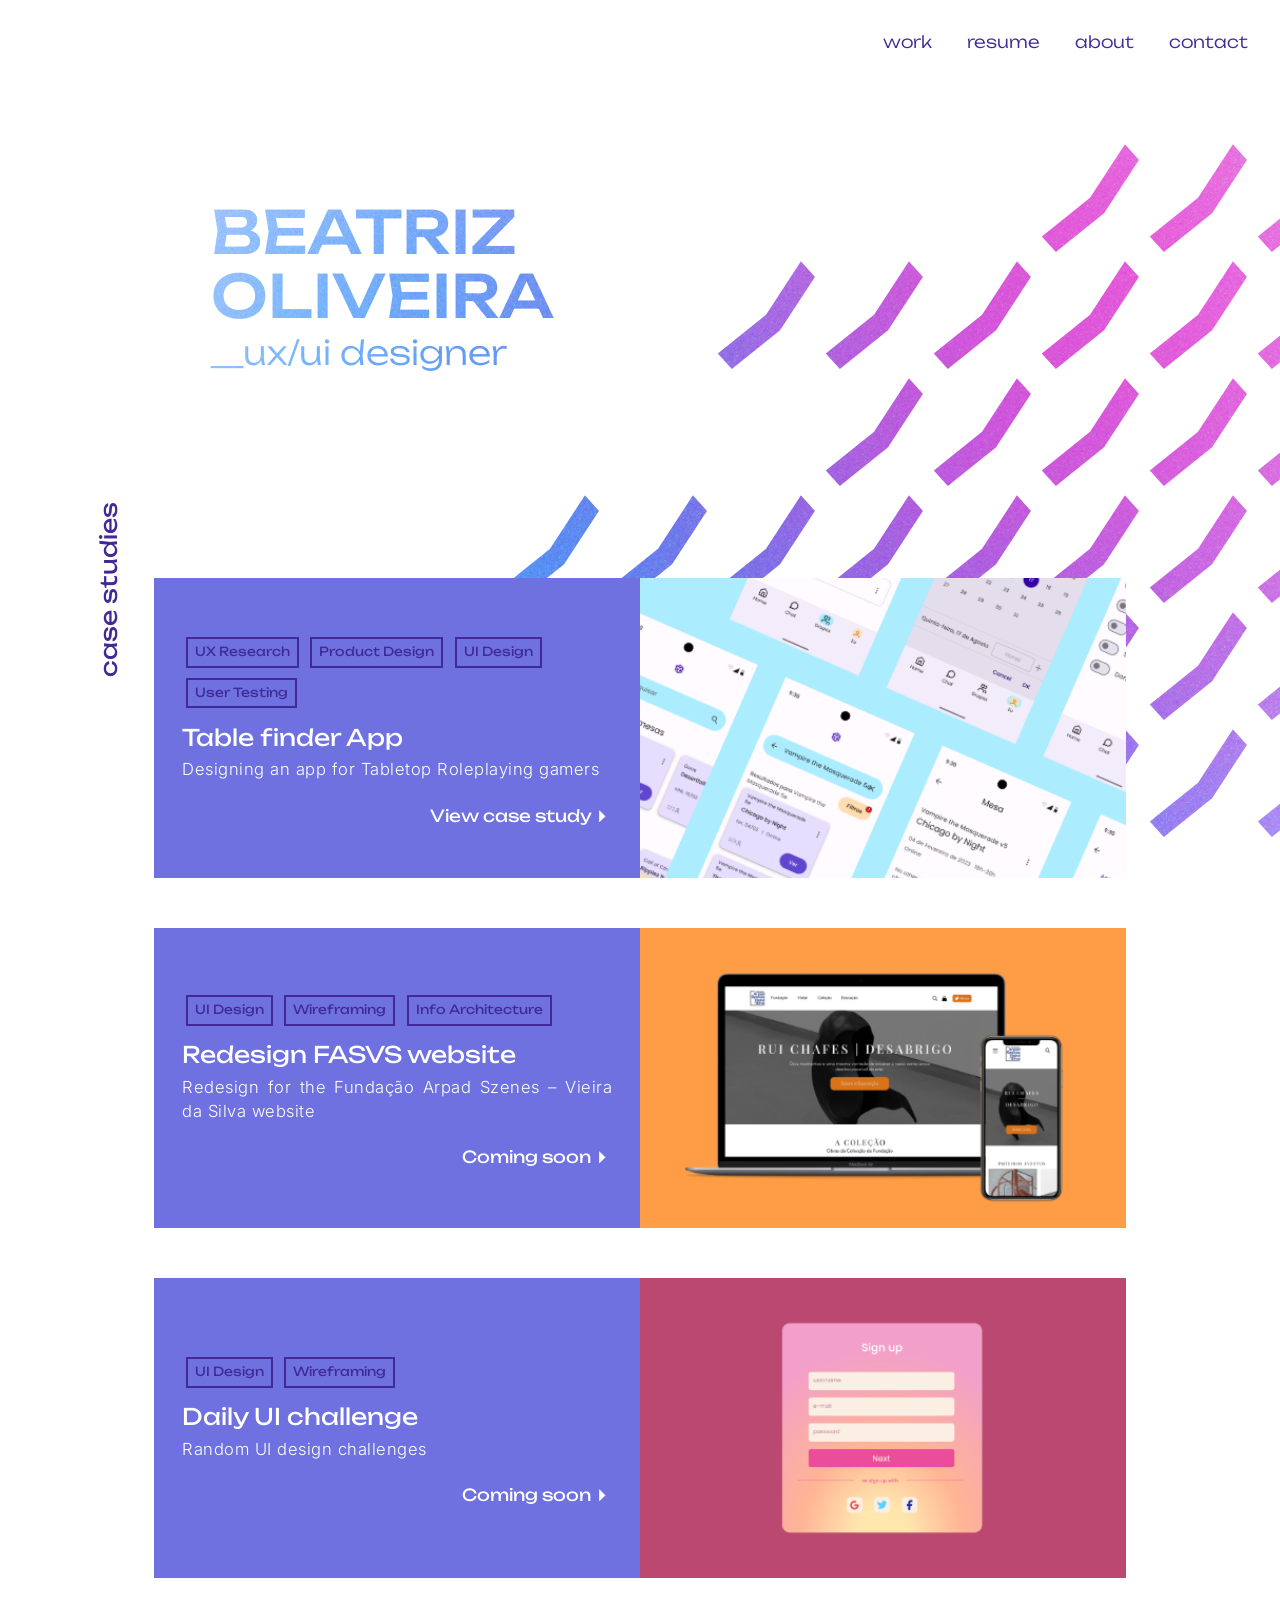
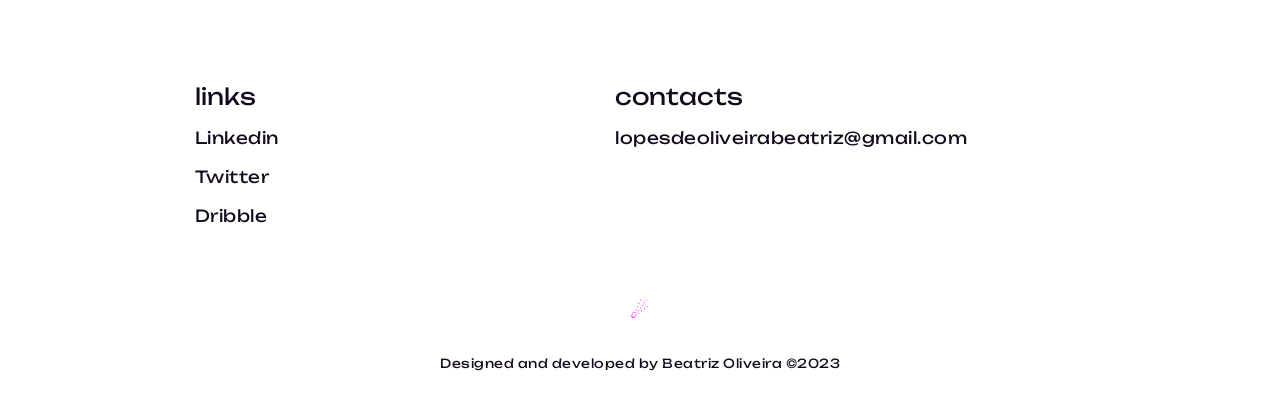
==== index.html @ 288687a9 "nav errors" ====
<!DOCTYPE html>
<html lang="en">

<head>
    <meta charset="UTF-8">
    <meta http-equiv="X-UA-Compatible" content="IE=edge">
    <meta name="viewport" content="width=device-width, initial-scale=1.0">
    <title>Portfolio Beatriz Oliveira</title>

    <link rel="stylesheet" href="css/reset.css">
    <link rel="stylesheet" href="css/aos.css">
    <link rel="stylesheet" href="css/main.css">
    <link href="css/bootstrap.min.css" rel="stylesheet">

</head>

<body>
    <header class="main-header" id="main-header">

        <p class="logo" style="color: #412a96;" id="logo">BEATRIZ OLIVEIRA</p>

        <nav class="main-nav">
            <ul>
                <li><a href="index.html#name-limit" style="color: #412a96;">work</a></li>
                <li><a href="https://drive.google.com/file/d/1c30F7CbvxbNqN9tIGQUNTeLo0bUeJkWR/view?usp=drive_link"
                        target="_blank" style="color: #412a96;">resume</a></li>
                <li><a href="/about.html" style="color: #412a96;">about</a></li>
                <li><a href="#contact" style="color: #412a96;">contact</a></li>
            </ul>
        </nav> <!--end main nav-->

        <div class="open-menu">
            <button class="btn-hamburger">
                <img class="hamburger" src="files/img/el_hamburger_purple.svg" alt="">
            </button>
        </div>

        <div class="menu-mobile desactivado">
            <div class="menu-padding">
                <div class="icon-close">
                    <button class="btnClose">
                        <i class="fas fa-times" aria-hidden="true">
                            <img class="close" src="files/img/ion_close.svg" alt="">
                        </i>
                    </button>
                </div>
                <ul class="menu-list">
                    <li><a href="index.html">work</a></li>
                    <li><a href="https://drive.google.com/file/d/1c30F7CbvxbNqN9tIGQUNTeLo0bUeJkWR/view?usp=drive_link"
                            target="_blank">resume</a></li>
                    <li><a href="/site_portfolio/about.html">about</a></li>
                    <li><a href="#contact">contact</a></li>
                </ul>
            </div>
        </div><!--end menu mobile-->

    </header><!--end header-->

    <main>

        <section id="hero-section" class="hero-default">
            <div id="hero-container-div" class="hero-container bg-clip">
                <div class="row center-row justify-content-center">
                    <div class="col-10 col-lg-6 col-xl-6">
                        <h1>BEATRIZ <br>OLIVEIRA</h1>
                        <h2>__ux/ui designer</h2>
                    </div>
                    <div class="vertical-align col-10 col-lg-3 col-xl-3">
                        <!-- <img class="img-fluid " src="/site portefolio/files/img/14redux.jpg" alt=""> -->
                    </div>
                </div><!--end row-->

                <div id="glyph-div" class="glyph-container hero-default">
                    <pre class="glyph">
                    LLL
                    LLLLLL
                    LLLLL
                    LLLLLLLL
                    LLLLLLL
                    LLLLLLLL
                    </pre>
                </div>
            </div><!--end container-->
        </section><!--end section-->


        <section class="thumbnails" id="name-limit">
            <div class="thumbnail-container">
                <div class="vertical-txt">case studies</div>


                <!---------------------- thumbnail 1 -------------------------->

                <div class="thumbnail-row row justify-content-center">
                    <div class="thumbnail thumbnail-1 col-12 col-sm-10 col-md-5 col-lg-5 col-xl-5">
                        <div class="thumbnail-text">
                            <div class="tags">
                                <div class="tag">
                                    <div>UX Research</div>
                                </div>
                                <div class="tag">
                                    <div>Product Design</div>
                                </div>
                                <div class="tag">
                                    <div>UI Design</div>
                                </div>
                                <div class="tag">
                                    <div>User Testing</div>
                                </div>
                            </div>

                            <h2>Table finder App</h2>

                            <p>Designing an app for Tabletop Roleplaying gamers</p>

                            <a class="thumbnail-link-1" href="./project1.html">
                                <div class="text">View case study 🞂</div>
                            </a>
                        </div>
                    </div>
                    <div class="thumbnail-img col-12 col-sm-10 col-md-5 col-lg-5 col-xl-5" style="padding: unset;">
                        <img src="./files/img/Thumbnail_TableFinder.png" class="img-cover"
                            alt="Several mobile app screens aligned diagonally.">
                    </div>
                </div><!--end row-->


                <!---------------------- thumbnail 2 -------------------------->

                <div class="thumbnail-row row justify-content-center">
                    <div class="thumbnail thumbnail-2 col-12 col-sm-10 col-md-5 col-lg-5 col-xl-5">
                        <div class="thumbnail-text">
                            <div class="tags">
                                <div class="tag">
                                    <div>UI Design</div>
                                </div>
                                <div class="tag">
                                    <div>Wireframing</div>
                                </div>
                                <div class="tag">
                                    <div>Info Architecture</div>
                                </div>
                            </div>

                            <h2>Redesign FASVS website</h2>

                            <p>Redesign for the Fundação Arpad Szenes – Vieira da Silva website</p>

                            <!-- <a class="thumbnail-link-2" href=""> -->
                            <div class="text">Coming soon 🞂</div>
                            <!-- </a> -->

                        </div>
                    </div>
                    <div class="thumbnail-img col-12 col-sm-10 col-md-5 col-lg-5 col-xl-5" style="padding: unset;">
                        <img src="./files/img/Thumbnail_FAZVS.png" class="img-cover"
                            alt="A laptop and a smartphone showing the same website in an orange background.">
                    </div>
                </div><!--end section-->


                <!----------------------- thumbnail 3 ------------------------->
                <div class="thumbnail-row row justify-content-center">
                    <div class="thumbnail thumbnail-3 col-12 col-sm-10 col-md-5 col-lg-5 col-xl-5">
                        <div class="thumbnail-text">
                            <div class="tags">
                                <div class="tag">
                                    <div>UI Design</div>
                                </div>
                                <div class="tag">
                                    <div>Wireframing</div>
                                </div>
                                <!-- <div class="tag">
                                <div>UX Research</div>
                            </div> -->
                            </div>

                            <h2>Daily UI challenge</h2>
                            <p>Random UI design challenges</p>

                            <!-- <a class="thumbnail-link-3" href=""> -->
                            <div class="text">Coming soon 🞂</div>
                            <!-- </a> -->

                        </div>
                    </div>
                    <div class="thumbnail-img col-12 col-sm-10 col-md-5 col-lg-5 col-xl-5" style="padding: unset;">
                        <img src="./files/img/Thumbnail_Daily.png" class="img-cover" alt="A modal for a sign up.">
                    </div>
                </div><!--end section-->

            </div><!--end container-->
        </section><!--end section-->

    </main>

    <footer class="main-footer">
        <section class="footer-container">
            <div class="row justify-content-evenly">
                <div class="col-footer col-12 col-sm-3 col-md-3 col-lg-3 col-xl-3">
                    <h3>links</h3>
                    <a href="https://www.linkedin.com/in/bldo/" target="_blank">
                        <p>Linkedin</p>
                    </a>
                    <a href="twitter.com" target="_blank">
                        <p>Twitter</p>
                    </a>
                    <a href="dribble.com" target="_blank">
                        <p>Dribble</p>
                    </a>
                </div><!-- end col -->

                <div class="col-footer col-12 col-sm-7 col-md-5 col-lg-5 col-xl-5" id="contact">
                    <h3>contacts</h3>
                    <a href="mailto:lopesdeoliveirabeatriz@gmail.com" target="_blank">
                        <p>lopesdeoliveirabeatriz@gmail.com</p>
                    </a>

                </div><!-- end col -->
            </div><!--end row-->

            <div class="col-12 center-txt">
                <p class="center-txt" style="font-size: 2em; color: rgb(255, 26, 236);">&#9732;</p>
            </div><!-- end col -->

            <div class="row justify-content-center ">
                <div class="col-12">
                    <p class="center-txt" style="font-size: 1.2em;">Designed and developed by Beatriz Oliveira
                        &copy;2023</p>
                </div>
            </div><!-- end row -->
        </section><!--end of container-->
    </footer><!--end of footer-->


    <!--import script Script-->

    <script src="js/jquery.js"></script>
    <script src="js/main.js"></script>
    <script src="js/main-scroll.js"></script>




</body>

</html>
---- css/main.css ----
@import url('https://fonts.googleapis.com/css2?family=Space+Grotesk:wght@300;400;500;600;700&display=swap');
@import url('https://fonts.googleapis.com/css2?family=Unbounded:wght@200;300;400;500;600;700;800;900&display=swap');
@import url('https://fonts.googleapis.com/css2?family=Inter:wght@100;200;300;400;500;600;700;800;900&display=swap');

@font-face {
    font-family: 'Glyphter';
    src: url('../fonts/Glyphter.eot');
    src: url('../fonts/Glyphter.eot?#iefix') format('embedded-opentype'),
        url('../fonts/Glyphter.woff') format('woff'),
        url('../fonts/Glyphter.ttf') format('truetype'),
        url('../fonts/Glyphter.svg#Glyphter') format('svg');
    font-weight: normal;
    font-style: normal;
}


*,
*::after,
*::before {
    box-sizing: border-box;
}

::selection {
    background-color: rgb(0, 255, 242);
    color: #13091d;
}

html {
    font-family: 'Inter', sans-serif;
    -webkit-font-smooth: always;
    font-smooth: always;
    font-size: 62.5%;
  
    scroll-behavior: smooth;
}

body {
    background-color: #fff;
    /* background-image: url(../files/img/Rectangle.png); */
    background-size: cover;
    background-attachment: fixed;
    overflow-x: hidden;
}

#project1 {
    background: rgb(230, 222, 255);
    background: linear-gradient(180deg, rgb(206, 189, 255) 0%, rgba(171, 237, 255, 1) 47%, rgba(255, 185, 80, 1) 95%);
}

h1 {
    font-family: 'Unbounded', cursive;
    font-style: normal;
    font-weight: 400;
    font-size: 3.2em;
    line-height: 40px;
    color: #13091d;
}

h2 {
    font-family: 'Unbounded', cursive;
    font-style: normal;
    font-weight: 400;
    font-size: 3.2em;
    line-height: 40px;
    color: #13091d;
}

p {
    font-family: 'Inter';
    font-style: normal;
    font-weight: 400;
    font-size: 1.6em;
    line-height: 24px;
    /* identical to box height, or 150% */
    margin: 15px 0;
    letter-spacing: 0.5px;
    color: #13091d;
    text-align: justify;
}

.container {
    position: relative;
    max-width: 1200px;
    margin: 0 auto;
    padding: 0 25px;
}

.row {
    display: flex;
    flex-flow: row wrap;
}

.img-fluid {
    max-width: 100%;
    height: auto;
}

.img-cover {
    width: 100%;
    height: 100%;
    object-fit: cover;
}

.center-txt {
    text-align: center;
}

.left-txt {
    text-align: left;
}

.right-txt {
    text-align: right;
}

.vertical-align {
    vertical-align: middle;
    text-align: center;
}

.center {
    display: flex;
    justify-content: center;
    align-items: center;
}





/* -------------------------------------------------------------------------------------------------- */
/* ----------------------------------------HEADER---------------------------------------------------- */
/* -------------------------------------------------------------------------------------------------- */

.main-header {
    position: fixed;
    min-height: 80px;
    left: 0px;
    top: 0px;
    right: 0px;
    z-index: 900;
    overflow: visible;
    margin-top: 0px;
    margin-bottom: 0px;
    padding-top: 0px;
    padding-left: 0px;

    background-color: transparent;
    color: transparent;
}

.line-header {
    backdrop-filter: blur(50px);
    /* border-bottom: #FFFFFF solid 2px; */

    transition: all 0.8s ease-in-out;
}

.index-header {
    color: #412A96 !important;
}

.logo {
    position: absolute;
    /* left: 80px; */
    top: 28px;
    margin-left: 32px;
    font-family: 'Unbounded', cursive;
    font-size: 2.2em;
    line-height: 28px;
    font-weight: 300;
    color: #fff;
    opacity: 0;
    z-index: 100;
    text-decoration: none;
}

.logo:hover {
    color: #FFFFFF;
}

.visible {
    opacity: 1;
    transition: all 0.8s ease-in-out;
}

.main-nav {
    position: relative;
    top: 15px;
    display: flex;
    justify-content: flex-end;
    margin-right: 32px;
}

.main-nav ul {
    display: flex;
    justify-content: flex-end;
    /* margin-right: 80px; */
}

.main-nav li {
    margin-right: 35px;
    transition: color .2s ease-in;
}

.main-nav li:hover a {
    /* padding-top: 18px; */
    /* color: aqua; */
    color: #fff;
    text-decoration: line-through;
}

.main-nav li:last-child {
    margin-right: 0;
}

.main-nav a {
    display: block;
    padding-top: 15px;

    font-family: 'Unbounded', sans-serif;

    font-weight: 300;
    font-size: 1.6em;
    line-height: 24px;
    text-align: center;
    color: #FFFFFF;

    text-decoration: none;

    transition: all .3s ease-in;
}


/*------------------------ menu mobile--------------------------*/

.btn-hamburger {
    display: none;
    position: absolute;
    height: 44px;
    width: 44px;
    background: transparent;
    border: none;

    top: 20px;
    right: 20px;
    align-content: center;
    justify-content: center;

    flex-wrap: wrap;
}

img.hamburger {
    max-height: 18px;
}

.btnClose {
    display: flex;
    position: absolute;
    height: 44px;
    width: 44px;
    background: transparent;
    border: none;

    top: 30px;
    right: 35px;

    top: 20px;
    right: 20px;
    align-content: center;
    justify-content: center;

    flex-wrap: wrap;
}

img.close {
    max-height: 18px;
}

.menu-list {
    font-family: 'Unbounded', sans-serif;
    font-style: normal;
    font-weight: 400;
    font-size: 2.2em;
    line-height: 55px;
    margin-top: 30px;
    margin-bottom: 10px;
    color: #13091d;
    padding: 60px 50px;
    text-align: center;
}

.menu-list a {
    text-decoration: none;
    color: #13091d;
    height: 44px;
}

.menu-list a:hover {
    color: #412a96;
}

.menu-mobile {
    /* display: none; */
    position: fixed;
    width: 100vw;
    height: 450px;
    z-index: 10;
    top: 0px;

    background-color: #FFFFFF;
    box-shadow: 10px 10px 10px #13091d41;
    transition: all 0.s ease-in;
}

.desactivado {
    top: -650px;
    transition: top 0.5s ease-in-out;

    /* display: inline-block; */
}





/* -------------------------------------------------------------------------------------------------- */
/* ------------------------------------------HERO---------------------------------------------------- */
/* -------------------------------------------------------------------------------------------------- */


.hero-default {
    -webkit-background-clip: text;
    background-clip: text;
    -webkit-text-fill-color: transparent;
    background-attachment: fixed;

    background-image: url(../files/img/Rectangle.png);

    overflow-x: clip;
}

.hero-firefox {
    -webkit-background-clip: text;
    background-clip: text;
    -webkit-text-fill-color: transparent;
    background-attachment: fixed;
    background-color: #8BA3F6;
    overflow-x: clip;
}

.glyph {
    font-family: Glyphter, sans-serif;
    font-size: 12vh;
    letter-spacing: 0;
    word-spacing: -3vh;
    line-height: 13vh;
    word-wrap: break-word;
    text-align: right;

    overflow-x: clip;
    overflow-y: clip;
}

.glyph-container {
    position: absolute;
    display: inline;
    top: -60px;
    right: -120px;
}

.hero-container {
    position: relative;
    max-width: 1200px;
    /* margin: 60px 80px; */
    margin: 200px auto;
    padding: 0 25px;
}

.bg-clip {
    -webkit-background-clip: text;
    background-clip: text;
    -webkit-text-fill-color: transparent;
    background-attachment: fixed;
    background-image: url(../files/img/Rectangle.png);
}

.hero-container h1 {
    font-family: 'Unbounded', cursive;
    font-style: normal;
    font-weight: 500;
    font-size: 5.7em;
    line-height: 64px;
}

.hero-container h1 {
    font-family: 'Unbounded', cursive;
    font-style: normal;
    font-weight: 500;
    font-size: 5.7em;
    line-height: 64px;
}

.hero-container h2 {
    font-family: 'Unbounded', cursive;
    font-style: normal;
    font-weight: 300;
    font-size: 3.2em;
    line-height: 40px;

    color: #fff;

    /* margin: 100px 0; */
}

.pattern {
     height: 500px;
    position: absolute;
    top: 100px;
    right: 0px;
}

.reverse-pattern {

    height: 500px;
    width: auto;
    position: absolute;
    bottom: -1208px;
    left: -2px;
}

.center-row {
    align-items: center;
}





/* -------------------------------------------------------------------------------------------------- */
/* ----------------------------------------THUMBNAILS------------------------------------------------ */
/* -------------------------------------------------------------------------------------------------- */


.vertical-txt {
    position: absolute;
    left: -19px;
    top: -9px;
    transform: rotate(-90deg);

    font-family: 'Unbounded', cursive;
    font-style: normal;
    font-weight: 400;
    font-size: 2.2em;
    line-height: 40px;
    color: #412a96;
}

.thumbnail-container {
    /* position: relative;
    max-width: 1200px;
    margin: 60px 80px 100px 80px;
    padding: 0 25px; */
    position: relative;
    max-width: 1200px;
    /* margin: 60px 80px; */
    /* margin: 100px auto auto auto; */
    margin: 0 auto;
    padding: 0 25px;
    width: 100%;
}


.thumbnail {
    display: flex;
    height: 300px;
    /* background-color: #38023b; */
    /* background-color: #4822d3; */
    background-color: #6e71df;

    max-width: 1200px;
    align-items: center;
    transition: .3s ease-in-out;
}

.thumbnail-img {
    display: flex;
    height: 300px;
    /* background-color: #38023b; */
    /* background-color: #4822d3; */
    /* background-color: #6e71df; */

    max-width: 1200px;
    align-items: center;
}

.thumbnail-row {
    margin-bottom: 50px;
}

.thumbnail-container h1 {
    font-family: 'Unbounded', cursive;
    font-style: normal;
    font-weight: 400;
    font-size: 3.2em;
    line-height: 40px;

    color: #13091d;
    margin: 70px 0 20px 0;
}

.thumbnail-container h2 {
    font-family: 'Unbounded', cursive;
    font-style: normal;
    font-weight: 400;
    font-size: 2.2em;
    line-height: 28px;

    /* color: #1d091d; */
    color: #fff;

    margin-bottom: 0.5rem;
    margin-top: 1rem;
}

.thumbnail-container p {
    font-weight: 300;
    color: #fff;
}

.thumbnail-container a {
    text-decoration: none;
}

.tag {
    display: inline-block;
    /* width: 235px;
    height: 32px; */
    margin: 5px 4px;
    padding: 4px 7px;
    -webkit-box-align: center;
    -webkit-align-items: center;
    -ms-flex-align: center;
    align-items: center;
    background-color: none;
    border: 2px solid #412A96;
    font-family: Unbounded, sans-serif;
    font-weight: 400;
    color: #412A96;
    font-size: 1.2em;
}

.thumbnail-text {
    padding-left: 20px;
    padding-right: 20px;
    width: 100%;
}

/* -------------------hover effect------------------- */


.thumbnail-solid:hover {
    background-color: #D960DA;
}

.text {
    position: relative;
    text-align: right;
    font-family: 'Unbounded', sans-serif;
    font-style: normal;
    font-weight: 400;
    font-size: 1.6em;
    line-height: 28px;
    color: #fff;
    margin-bottom: -2rem;
    margin-top: 2rem;
    height: 44px;
}






/* -------------------------------------------------------------------------------------------------- */
/* ---------------------------------------------ABOUT------------------------------------------------ */
/* -------------------------------------------------------------------------------------------------- */

.about-bg {
    background-image: url(../files/img/Rectangle.png);
}

.about-container {
    position: relative;
    max-width: 1200px;
    /* margin: 60px 80px; */
    margin: 150px auto;
    padding: 0 25px;
}

.about h1 {
    font-family: 'Unbounded', cursive;
    font-style: normal;
    font-weight: 600;
    font-size: 2.2em;
    line-height: 28px;
    color: #13091d;

    margin: 40px 0 25px 0;
}

.about h3 {
    font-family: 'Unbounded', cursive;
    font-style: normal;
    font-weight: 400;
    font-size: 2.2em;
    line-height: 28px;
    color: #13091d;

    margin: 40px 0 5px 0;
}

.btn-resume {
    font-family: 'Unbounded', cursive;
    font-style: normal;
    font-weight: 400;
    font-size: 2.2em;
    line-height: 28px;
    color: #13091d;

    margin: 88px 0 0 0;
    padding: 13px 20px 13px;
    outline: 0;
    border: 2px solid #13091d;
    cursor: pointer;
    position: relative;
    background-color: rgba(0, 0, 0, 0);
    user-select: none;
    -webkit-user-select: none;
    touch-action: manipulation;
}

.btn-resume:after {
    content: "";
    background-color: #FFFFFF;
    width: 100%;
    z-index: -1;
    position: absolute;
    height: 100%;
    top: 7px;
    left: 7px;
    transition: 0.2s;
}

.btn-resume:hover:after {
    top: 0px;
    left: 0px;
}

.btn-resume a {
    text-decoration: none;
    color: #13091d;
}


.btn-resume a:hover {
    color: #D960DA;
}

.portrait {
    padding-right: 25px;
    padding-bottom: 20px;
}





/* -------------------------------------------------------------------------------------------------- */
/* ---------------------------------------------PROJECTS------------------------------------------------ */
/* -------------------------------------------------------------------------------------------------- */

.title-project {
    margin-bottom: 40px;
}

.cover-container {
    position: relative;
    max-width: 1200px;
    /* margin: 60px 80px; */
    margin: 150px auto -20px;
    padding: 0 25px;
}

.cover {
    /* display: inline; */
    height: 500px;
    /* background-color: #412a96; */
    margin-bottom: 50px;
    max-width: 1200px;
}

.project-container {
    position: relative;
    max-width: 1200px;
    /* margin: 60px 80px; */
    margin: 0 auto;
    padding: 0 25px;
}

.header-project h1 {
    font-family: 'Unbounded', cursive;
    font-style: normal;
    font-weight: 400;
    font-size: 3.2em;
    line-height: 40px;
    color: #13091d;
}

.project-container h2 {
    font-family: 'Unbounded', cursive;
    font-style: normal;
    font-weight: 400;
    font-size: 2.2em;
    line-height: 28px;
    margin-top: 60px;
    margin-bottom: 30px;
    color: #412A96;
}

.project-container h3 {
    font-family: 'Unbounded', cursive;
    font-style: normal;
    font-weight: 400;
    font-size: 2.2em;
    line-height: 28px;
    margin-top: 30px;
    margin-bottom: 10px;
    color: #13091d;
}

.project-container p {
    font-family: 'Inter';
    font-style: normal;
    font-weight: 400;
    font-size: 1.6em;
    line-height: 24px;
    margin: 15px 0;
    letter-spacing: 0.5px;
}

.project-container li {
    font-family: 'Inter';
    font-style: normal;
    font-weight: 400;
    font-size: 1.6em;
    line-height: 24px;
    list-style-type: disc;
    /* margin: 22px 0; */
    letter-spacing: 0.5px;
}



.aside-block {
    margin: 37px auto;
    /* background: #fff; */
    padding: 11px 31px;
    border: #13091d solid 2px;
}

.aside-block li {
    margin: 22px 0;
    list-style-type: none;

}


.persona-block {
    margin: 37px auto;
    /* background: #fff; */
    padding: 30px 30px;
    border: #13091d solid 2px;
    vertical-align: middle;
}

.persona-block li {
    margin: 9px 0;
    list-style-type:disc;
}

.quotes {
    margin: 50px auto 50px auto;
    padding: 0px 22px;
    border-left: #13091d solid 2px;
}

.quotes p {
    font-family: 'Inter';
    font-style: italic;
    font-weight: 400;
    font-size: 1.6em;
    line-height: 25px;
    letter-spacing: 0.5px;
}

.project-container img {
    margin: 30px auto;
}

.paragraph-block {
    margin-bottom: 50px;
    justify-content: center;
}

.iframe-container {
    position: relative;
    overflow: hidden;
    width: 100%;
    padding-top: 56.25%;
}

.responsive-iframe {
    position: absolute;
    top: 0;
    left: 0;
    bottom: 0;
    right: 0;
    width: 100%;
    height: 100%;
}


/* -------------------------------------------------------------------------------------------------- */
/* ---------------------------------------------FOOTER------------------------------------------------ */
/* -------------------------------------------------------------------------------------------------- */

.main-footer {
    background-color: #fff;
    min-height: 130px;
    /* padding-top: 30px; */
}

.footer-container {
    position: relative;
    max-width: 1200px;
    /* margin: 60px 80px; */
    margin: 0 auto;
    padding: 55px 25px 5px 25px;
}

.main-footer h3 {
    font-family: 'Unbounded', cursive;
    font-style: normal;
    font-weight: 400;
    font-size: 2.2em;
    line-height: 28px;
    color: #13091d;
}

.main-footer a {
    text-decoration: none;
    /* margin: 20px; */
}

.main-footer p {
    font-family: 'Unbounded', cursive;
    font-style: normal;
    font-weight: 400;
    font-size: 1.6em;
    line-height: 24px;
    color: #13091d;
    letter-spacing: 0.5px;
    margin: 15px 0;
}

.main-footer img {
    margin: 15px 0;
    max-height: 25px;
}

.col-footer {
    margin-bottom: 40px;
}





/* -------------------------------------------------------------------------------------------------- */
/* -----------------------------------MEDIA QUERIES-------------------------------------------------- */
/* -------------------------------------------------------------------------------------------------- */

@media (min-width:1200px) {
    html {
        font-size: 65%;
    }
}

@media (max-width:1200px) {

    html {
        font-size: 62, 5%;
    }
}

@media (max-width:992px) {
    html {
        font-size: 60%;
    }

    .glyph-container {

        right: -182px;
    }

    .vertical-txt {
        left: -44px;

    }

    .cover {
        height: 350px;
    }

.portrait{
    padding-right: 10px;
    padding-left: 0px;
    padding-bottom: 57px;
}

@media (max-width:896px) {
    .glyph-container {
        top: 73px;
        right: -94px;
    }

}

@media (max-width:768px) {
    html {
        font-size: 58.5%;
    }

 
    .main-nav {
        display: none;
    }

    .btn-hamburger {
        display: flex;

    }

    .hero-container {
        margin: 125px auto;
    }

    .glyph-container {
        top: 159px;
        right: -119px;
    }

    .cover {
        height: 300px;
    }

   

}

@media (max-width:576px) {

    .vertical-txt {
        transform: rotate(0deg);
        left: 18px;
        top: -50px;

    }

    .cover {
        height: 200px;
    }

    .col-footer {
        text-align: center;
        align-content: center;
        align-self: center;
        align-items: center;
    }

    .main-footer p {
        text-align: center;
        line-height: 44px;
    }

    .main-footer a {
        line-height: 44px;
    }

    .portrait {
        padding-right: 50px;
        padding-left: 50px;
        padding-bottom: 50px;
    }

}

@media (max-width:430px) {

    .portrait {
        padding-right: 30px;
        padding-left: 30px;
        padding-bottom: 30px;
    }


}





/*--------------------------------------------------------------------------------------------*/
/*----------------------------------------BREAKPOINTS-----------------------------------------*/
/*--------------------------------------------------------------------------------------------*/


@media screen and (min-width:576px) {

    .hero-container,
    .thumbnail-container,
    .about-container,
    .project-container,
    .container {
        max-width: 540px;
    }
}

@media screen and (min-width:768px) {

    .hero-container,
    .thumbnail-container,
    .about-container,
    .project-container,
    .container {
        max-width: 720px;
    }
}

@media screen and (min-width:992px) {

    .hero-container,
    .thumbnail-container,
    .about-container,
    .project-container,
    .container {
        max-width: 960px;
    }
}

@media screen and (min-width:1200px) {

    .hero-container,
    .thumbnail-container,
    .about-container,
    .project-container,
    .container {
        max-width: 1140px;
    }
}

@media screen and (min-width:1400px) {

    .hero-container,
    .thumbnail-container,
    .about-container,
    .project-container,
    .container {
        max-width: 1320px;
    }
}


}
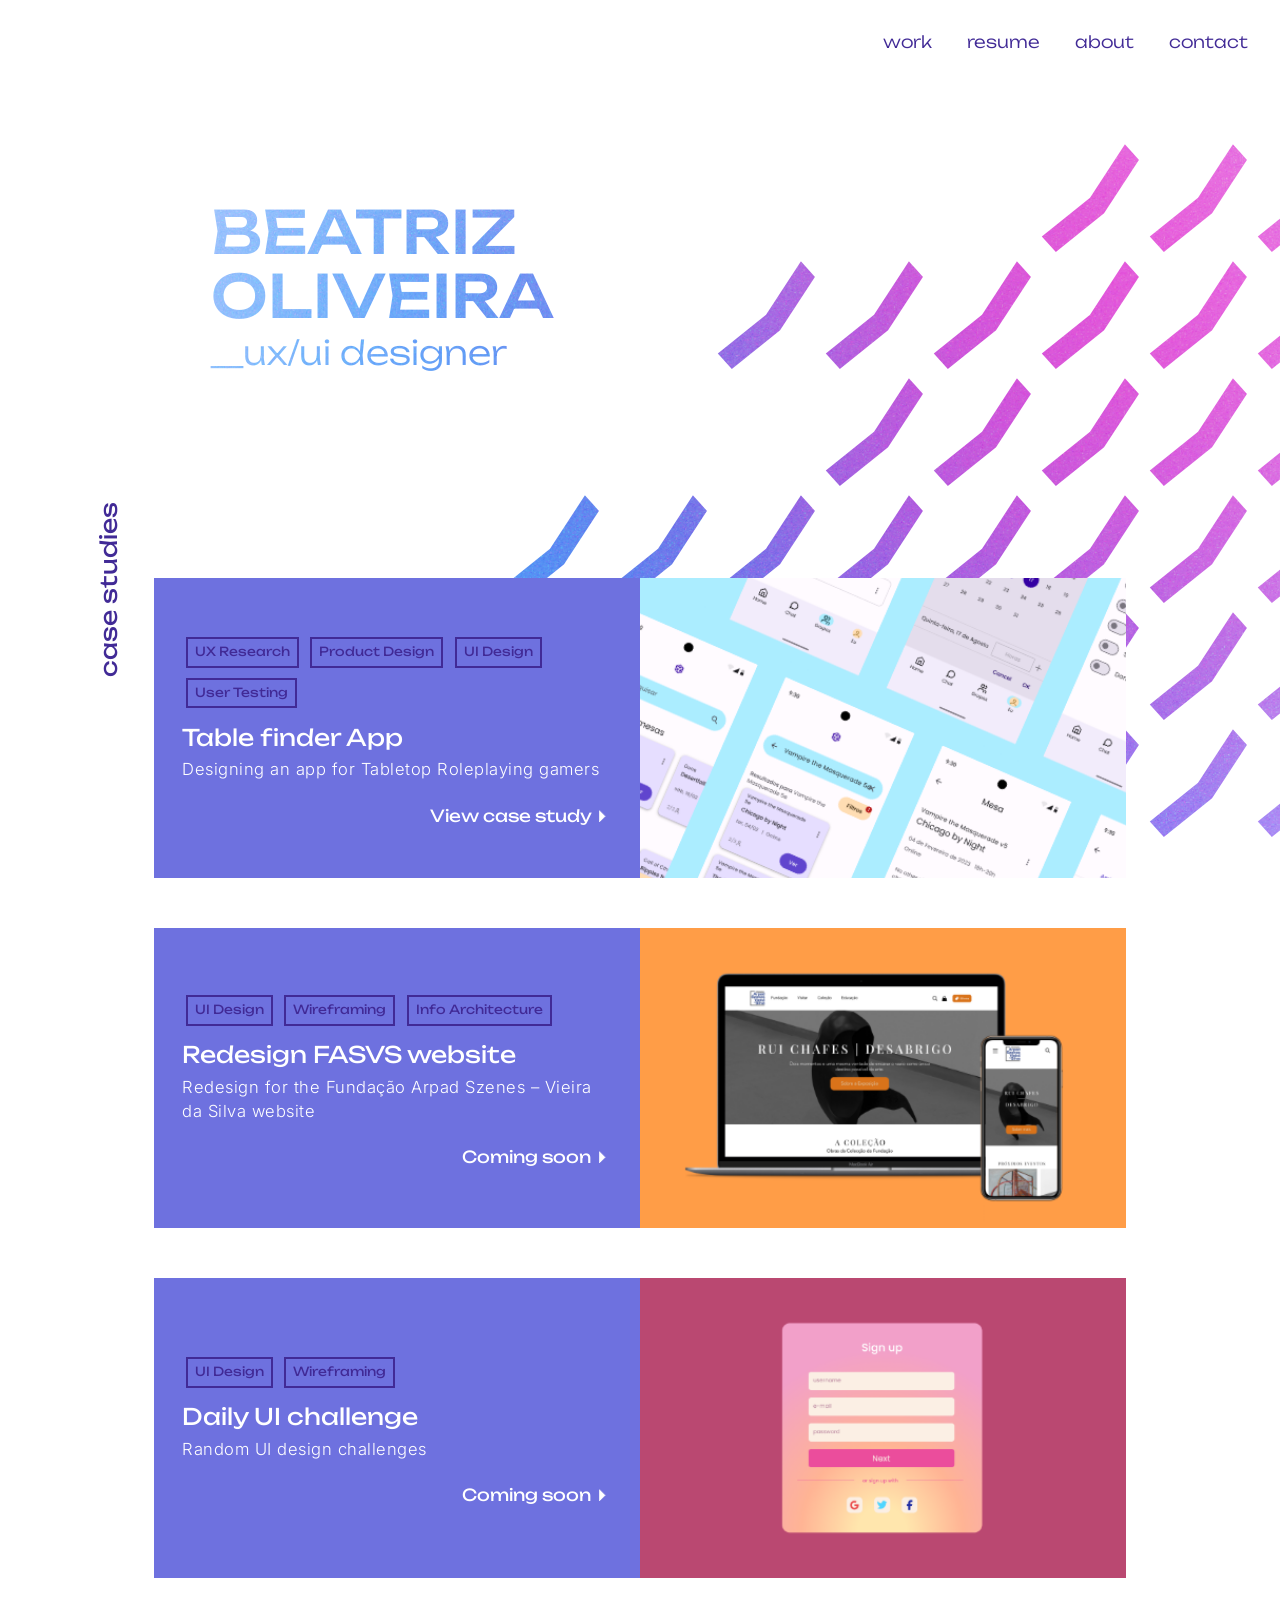
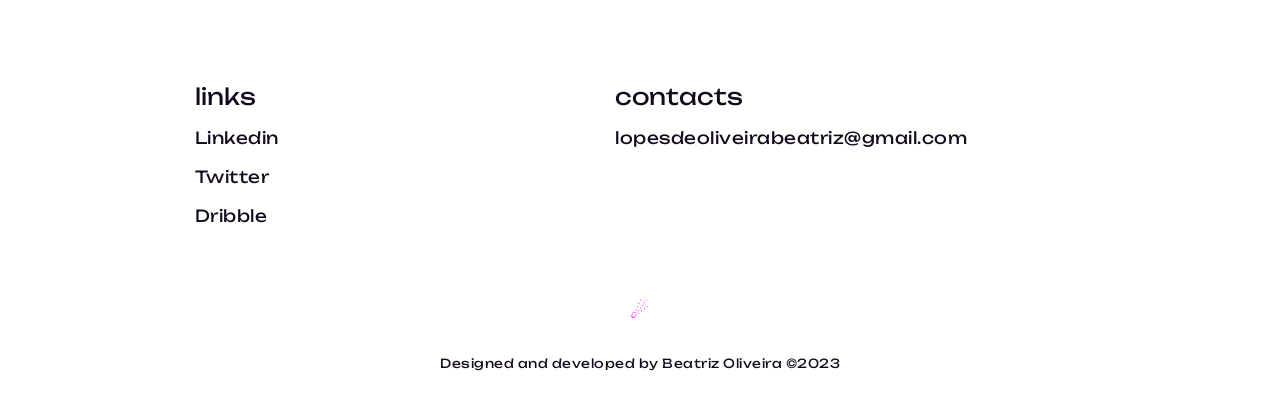
==== commit abb9002d: "mobile menu links" ====
--- a/index.html
+++ b/index.html
@@ -7,6 +7,14 @@
     <meta name="viewport" content="width=device-width, initial-scale=1.0">
     <title>Portfolio Beatriz Oliveira</title>
 
+    <link rel="apple-touch-icon" sizes="76x76" href="/apple-touch-icon.png">
+    <link rel="icon" type="image/png" sizes="32x32" href="/favicon-32x32.png">
+    <link rel="icon" type="image/png" sizes="16x16" href="/favicon-16x16.png">
+    <link rel="manifest" href="/site.webmanifest">
+    <link rel="mask-icon" href="/safari-pinned-tab.svg" color="#5bbad5">
+    <meta name="msapplication-TileColor" content="#da532c">
+    <meta name="theme-color" content="#ffffff">
+
     <link rel="stylesheet" href="css/reset.css">
     <link rel="stylesheet" href="css/aos.css">
     <link rel="stylesheet" href="css/main.css">
@@ -22,9 +30,9 @@
         <nav class="main-nav">
             <ul>
                 <li><a href="index.html#name-limit" style="color: #412a96;">work</a></li>
-                <li><a href="https://drive.google.com/file/d/1c30F7CbvxbNqN9tIGQUNTeLo0bUeJkWR/view?usp=drive_link"
+                <li><a href="https://drive.google.com/file/d/1U-czx9sv8szuhOy6M_-UjL8RWmMMnlHL/view?usp=drive_link"
                         target="_blank" style="color: #412a96;">resume</a></li>
-                <li><a href="/about.html" style="color: #412a96;">about</a></li>
+                <li><a href="about.html" style="color: #412a96;">about</a></li>
                 <li><a href="#contact" style="color: #412a96;">contact</a></li>
             </ul>
         </nav> <!--end main nav-->
@@ -46,9 +54,9 @@
                 </div>
                 <ul class="menu-list">
                     <li><a href="index.html">work</a></li>
-                    <li><a href="https://drive.google.com/file/d/1c30F7CbvxbNqN9tIGQUNTeLo0bUeJkWR/view?usp=drive_link"
+                    <li><a href="https://drive.google.com/file/d/1U-czx9sv8szuhOy6M_-UjL8RWmMMnlHL/view?usp=drive_link"
                             target="_blank">resume</a></li>
-                    <li><a href="/site_portfolio/about.html">about</a></li>
+                    <li><a href="about.html">about</a></li>
                     <li><a href="#contact">contact</a></li>
                 </ul>
             </div>
--- a/css/main.css
+++ b/css/main.css
@@ -526,6 +526,7 @@
 .thumbnail-container p {
     font-weight: 300;
     color: #fff;
+    text-align: left;
 }
 
 .thumbnail-container a {
@@ -965,8 +966,6 @@
         height: 300px;
     }
 
-   
-
 }
 
 @media (max-width:576px) {
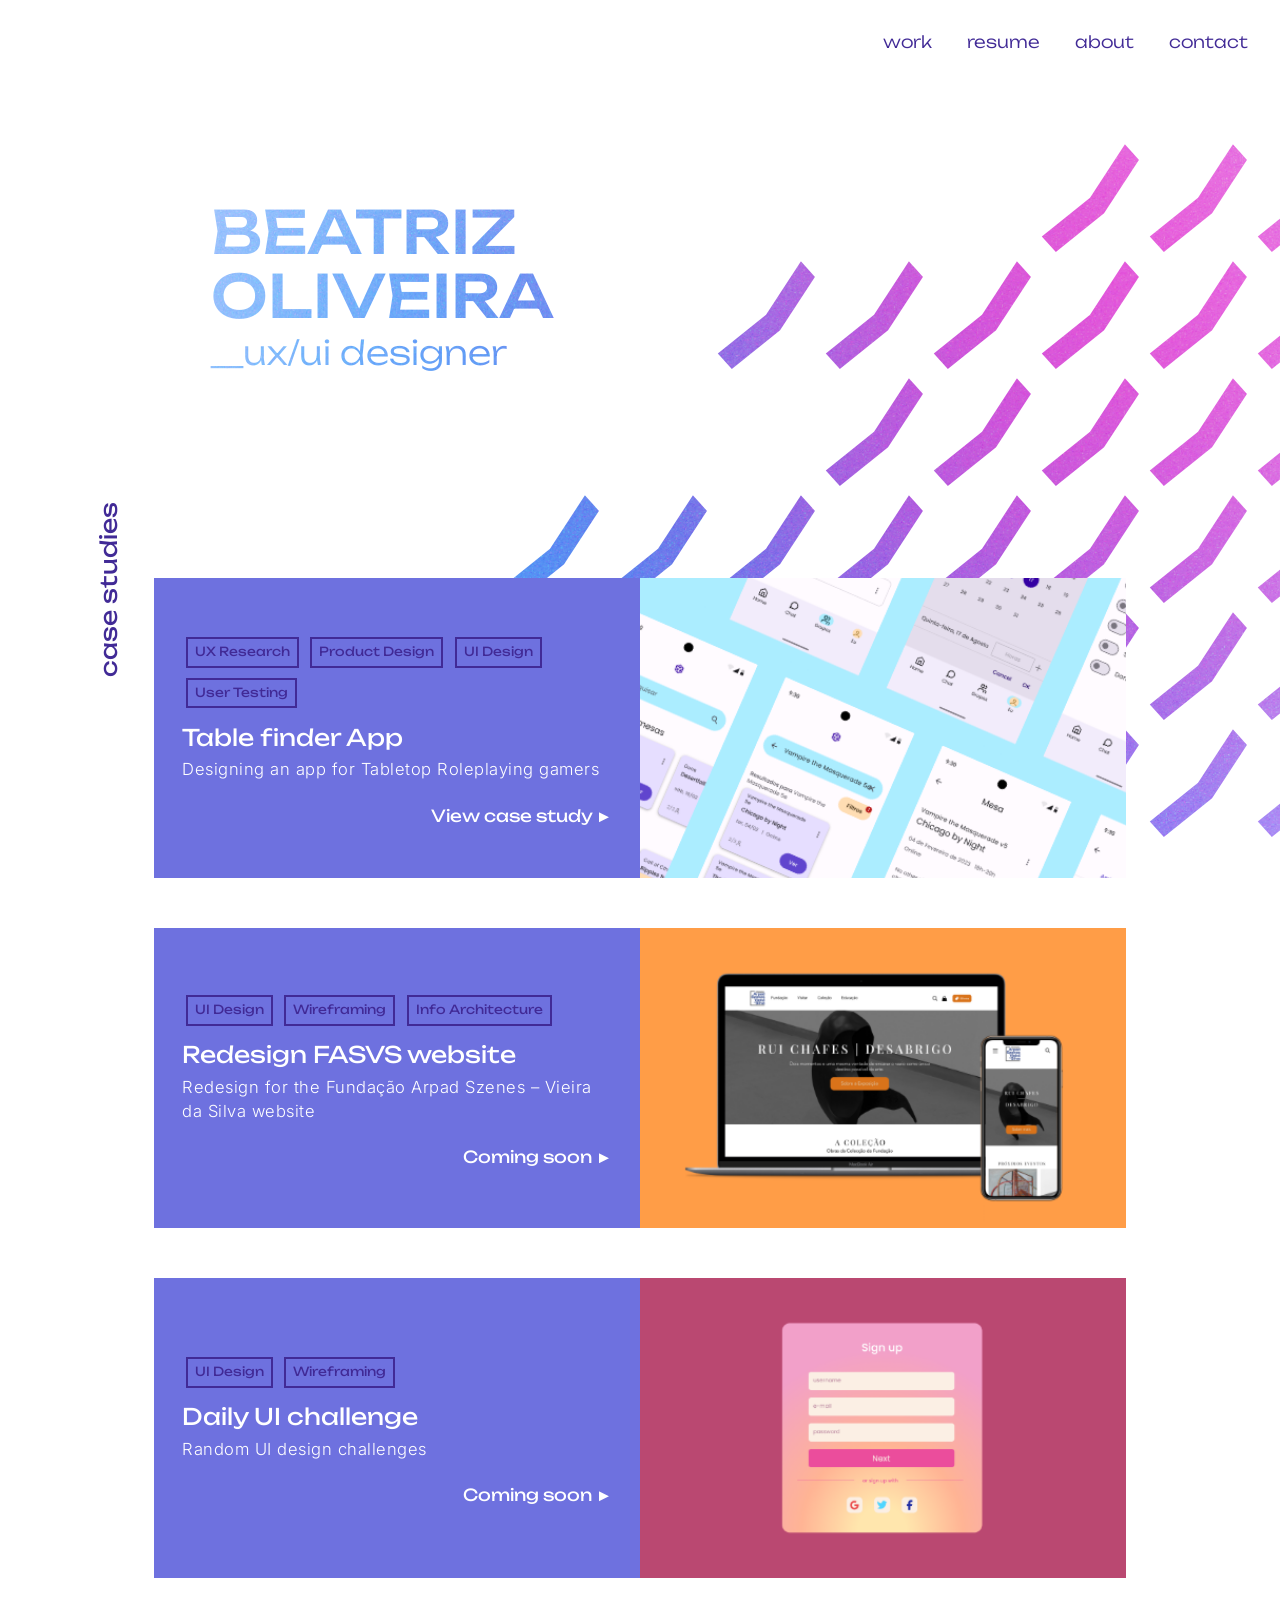
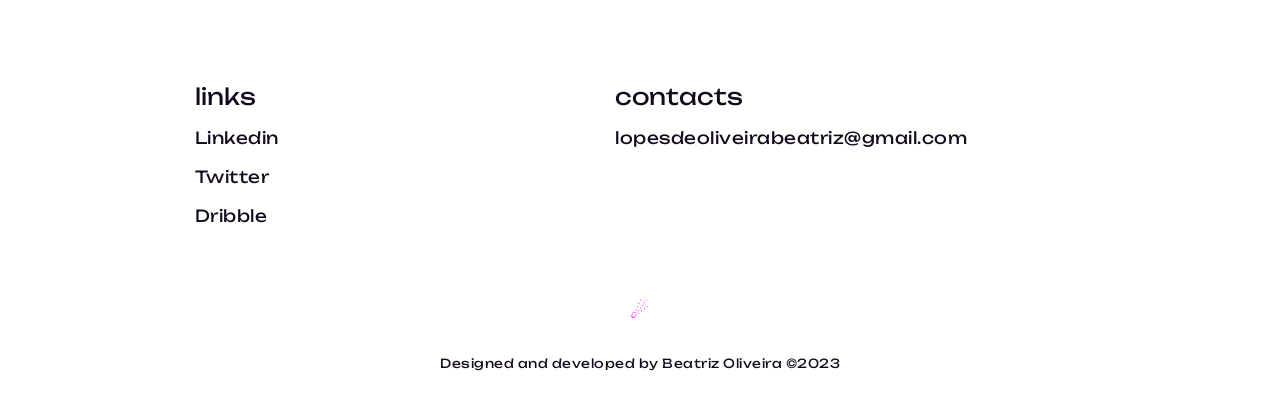
==== commit 0ae2c0ef: "arrows" ====
--- a/index.html
+++ b/index.html
@@ -122,7 +122,7 @@
                             <p>Designing an app for Tabletop Roleplaying gamers</p>
 
                             <a class="thumbnail-link-1" href="./project1.html">
-                                <div class="text">View case study 🞂</div>
+                                <div class="text">View case study &#9658;</div>
                             </a>
                         </div>
                     </div>
@@ -155,7 +155,7 @@
                             <p>Redesign for the Fundação Arpad Szenes – Vieira da Silva website</p>
 
                             <!-- <a class="thumbnail-link-2" href=""> -->
-                            <div class="text">Coming soon 🞂</div>
+                            <div class="text">Coming soon &#9658;</div>
                             <!-- </a> -->
 
                         </div>
@@ -187,7 +187,7 @@
                             <p>Random UI design challenges</p>
 
                             <!-- <a class="thumbnail-link-3" href=""> -->
-                            <div class="text">Coming soon 🞂</div>
+                            <div class="text">Coming soon &#9658;</div>
                             <!-- </a> -->
 
                         </div>
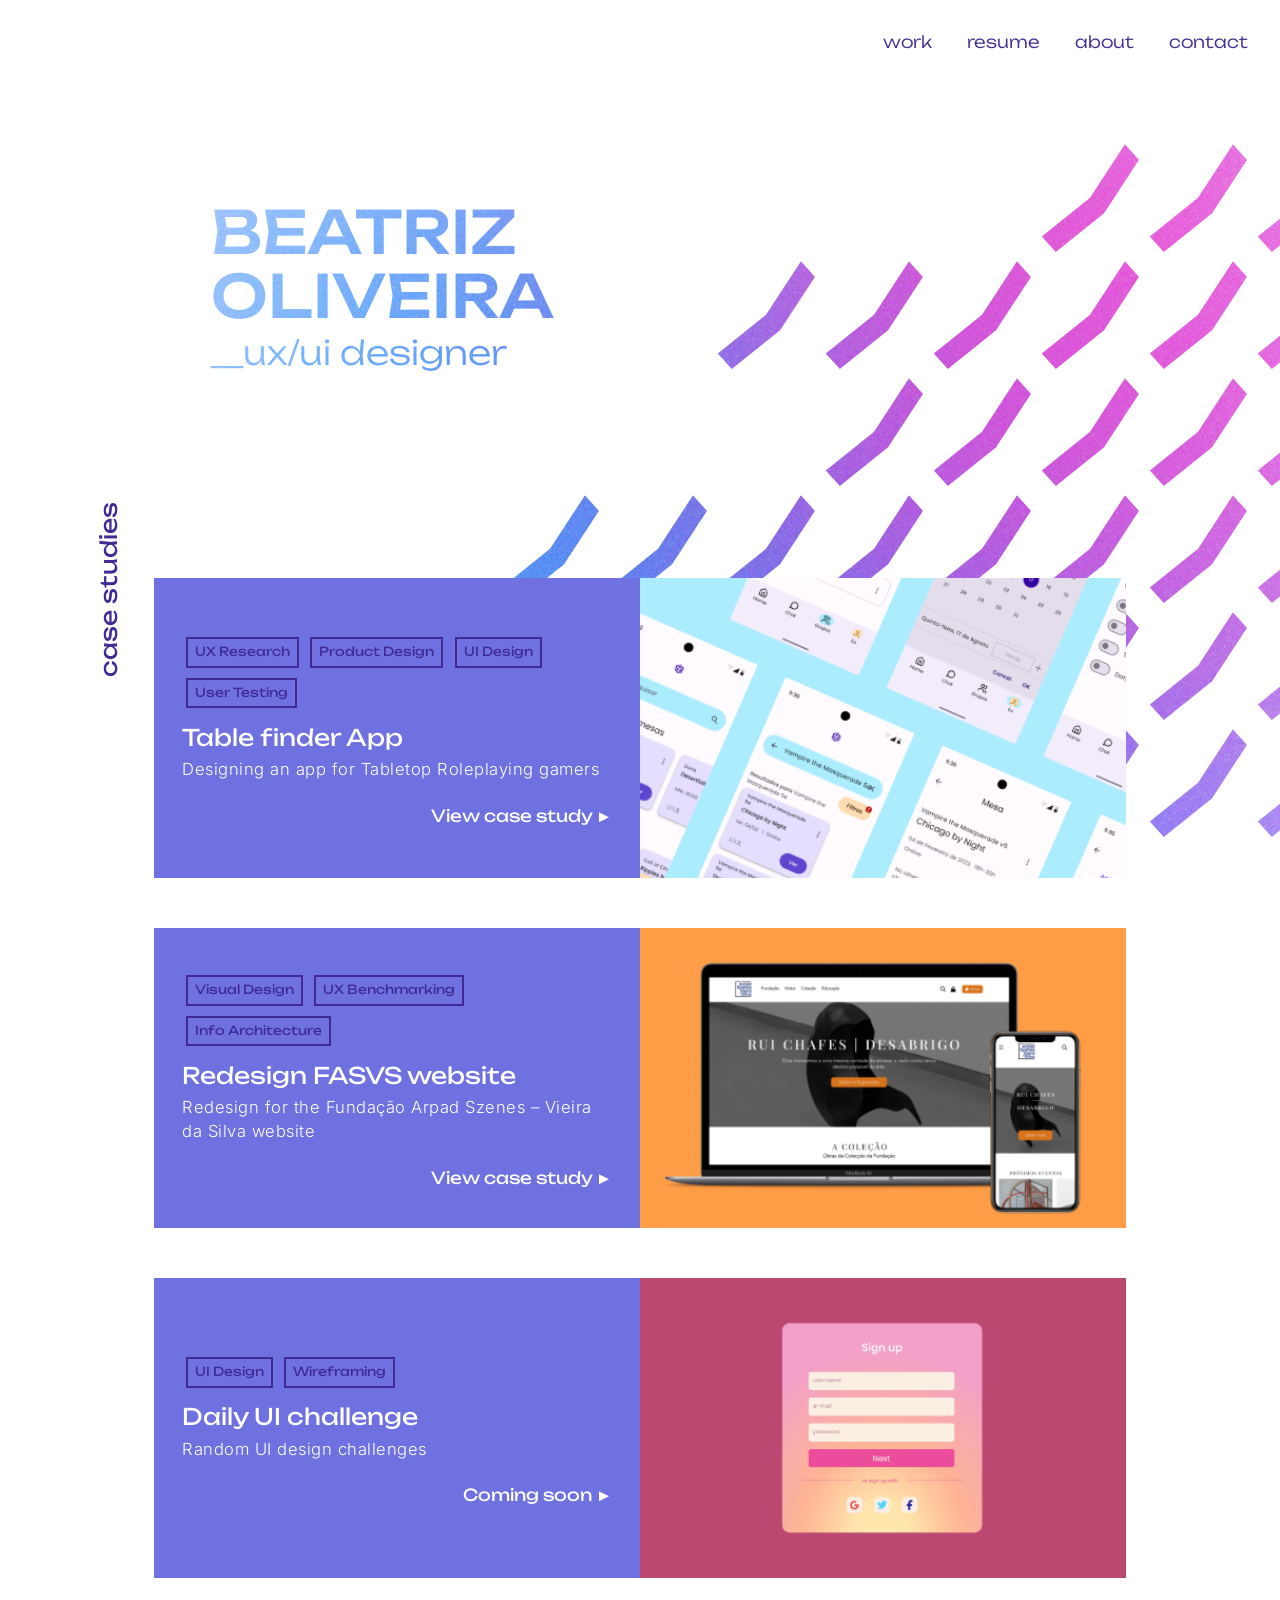
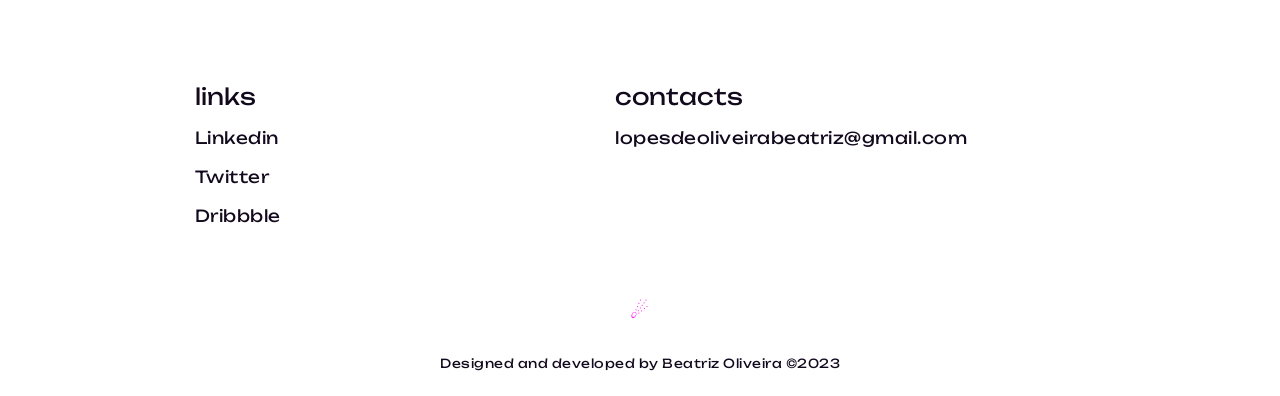
==== commit 06879ad0: "project 2" ====
--- a/index.html
+++ b/index.html
@@ -140,10 +140,10 @@
                         <div class="thumbnail-text">
                             <div class="tags">
                                 <div class="tag">
-                                    <div>UI Design</div>
-                                </div>
-                                <div class="tag">
-                                    <div>Wireframing</div>
+                                    <div>Visual Design</div>
+                                </div>
+                                <div class="tag">
+                                    <div>UX Benchmarking</div>
                                 </div>
                                 <div class="tag">
                                     <div>Info Architecture</div>
@@ -154,14 +154,14 @@
 
                             <p>Redesign for the Fundação Arpad Szenes – Vieira da Silva website</p>
 
-                            <!-- <a class="thumbnail-link-2" href=""> -->
-                            <div class="text">Coming soon &#9658;</div>
-                            <!-- </a> -->
+                            <a class="thumbnail-link-2" href="project2.html">
+                            <div class="text">View case study &#9658;</div>
+                            </a>
 
                         </div>
                     </div>
                     <div class="thumbnail-img col-12 col-sm-10 col-md-5 col-lg-5 col-xl-5" style="padding: unset;">
-                        <img src="./files/img/Thumbnail_FAZVS.png" class="img-cover"
+                        <img src="./files/img/Thumbnail_FASVS.png" class="img-cover"
                             alt="A laptop and a smartphone showing the same website in an orange background.">
                     </div>
                 </div><!--end section-->
@@ -210,11 +210,11 @@
                     <a href="https://www.linkedin.com/in/bldo/" target="_blank">
                         <p>Linkedin</p>
                     </a>
-                    <a href="twitter.com" target="_blank">
+                    <a href="https://twitter.com/bldoliveira" target="_blank">
                         <p>Twitter</p>
                     </a>
-                    <a href="dribble.com" target="_blank">
-                        <p>Dribble</p>
+                    <a href="https://dribbble.com/BLDO" target="_blank">
+                        <p>Dribbble</p>
                     </a>
                 </div><!-- end col -->
 
--- a/css/main.css
+++ b/css/main.css
@@ -45,6 +45,11 @@
 #project1 {
     background: rgb(230, 222, 255);
     background: linear-gradient(180deg, rgb(206, 189, 255) 0%, rgba(171, 237, 255, 1) 47%, rgba(255, 185, 80, 1) 95%);
+}
+
+#project2 {
+    background: rgb(244,176,45);
+    background: linear-gradient(180deg, rgba(244,176,45,1) 0%, rgba(240,136,45,1) 52%, rgba(219,94,48,1) 100%);
 }
 
 h1 {
@@ -788,6 +793,7 @@
 .persona-block li {
     margin: 9px 0;
     list-style-type:disc;
+    color: #13091d;
 }
 
 .quotes {
@@ -943,7 +949,6 @@
         font-size: 58.5%;
     }
 
- 
     .main-nav {
         display: none;
     }
@@ -978,7 +983,7 @@
     }
 
     .cover {
-        height: 200px;
+        height: 250px;
     }
 
     .col-footer {
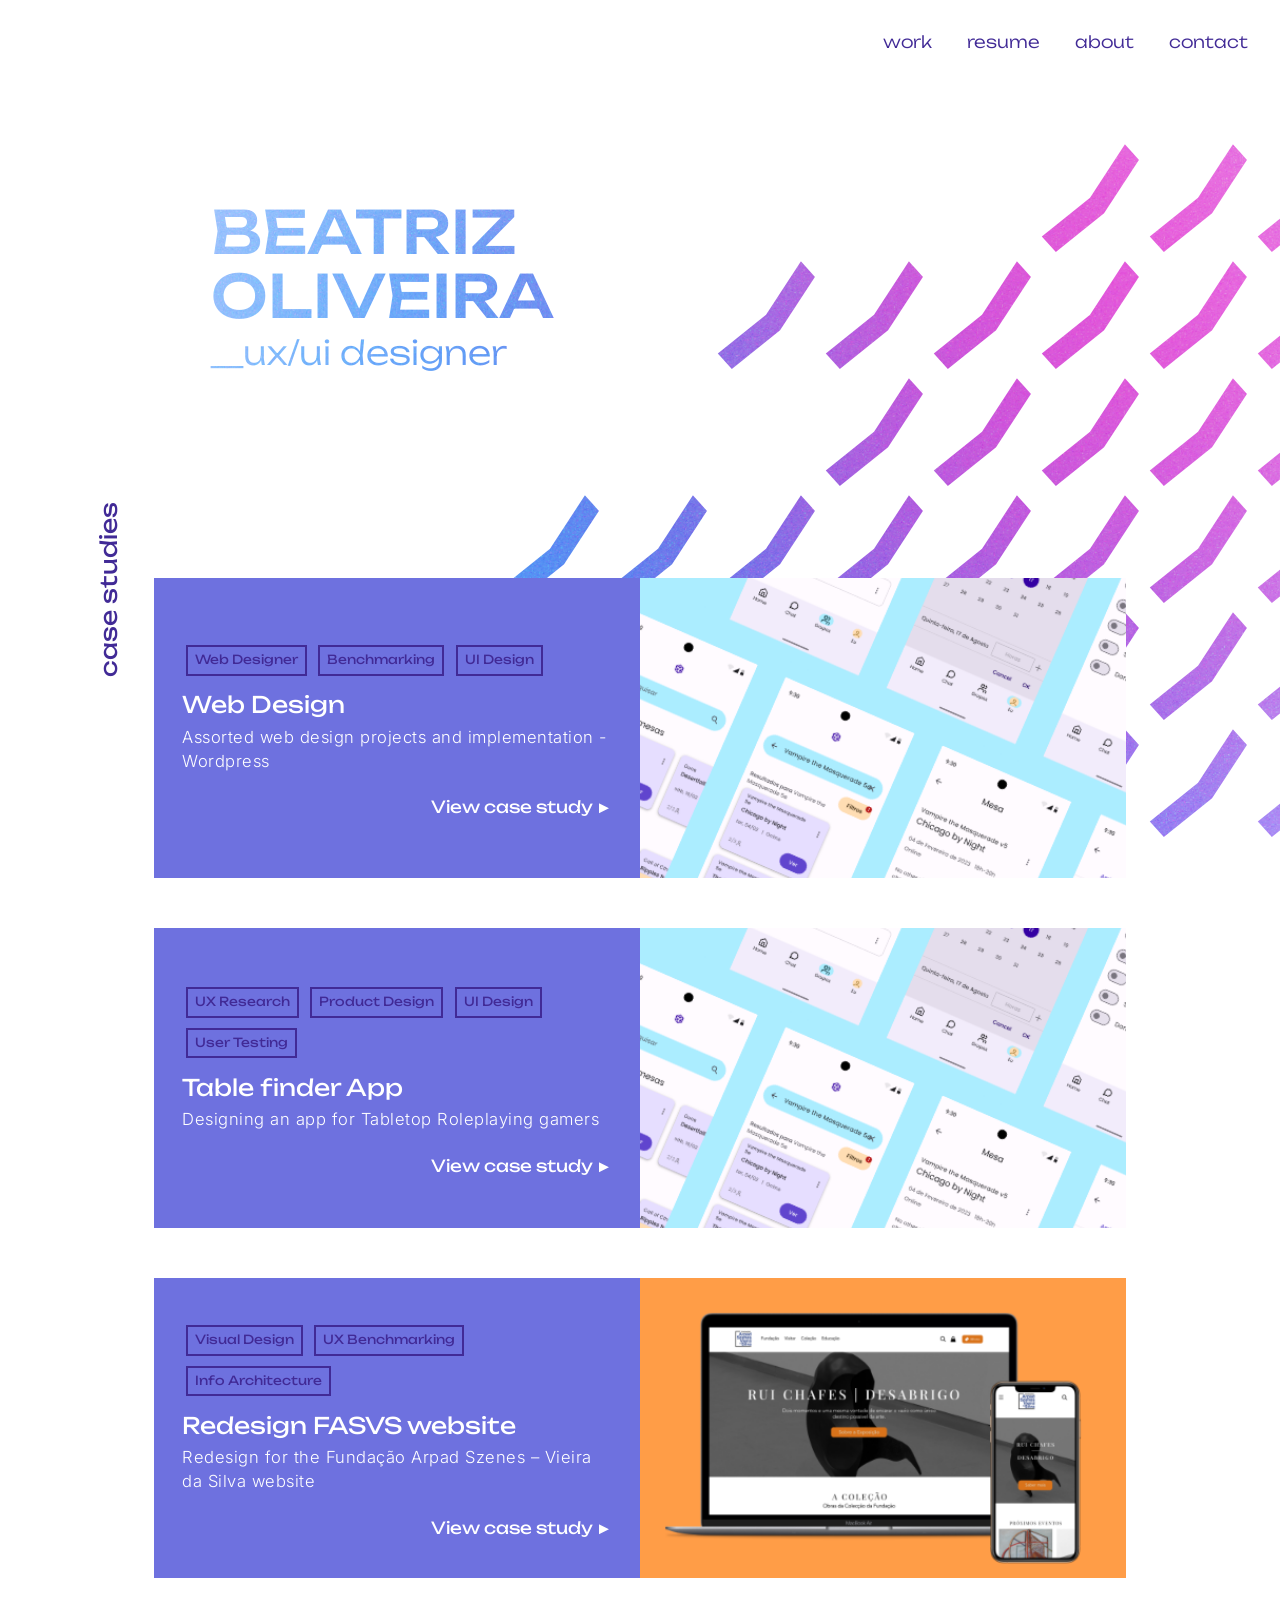
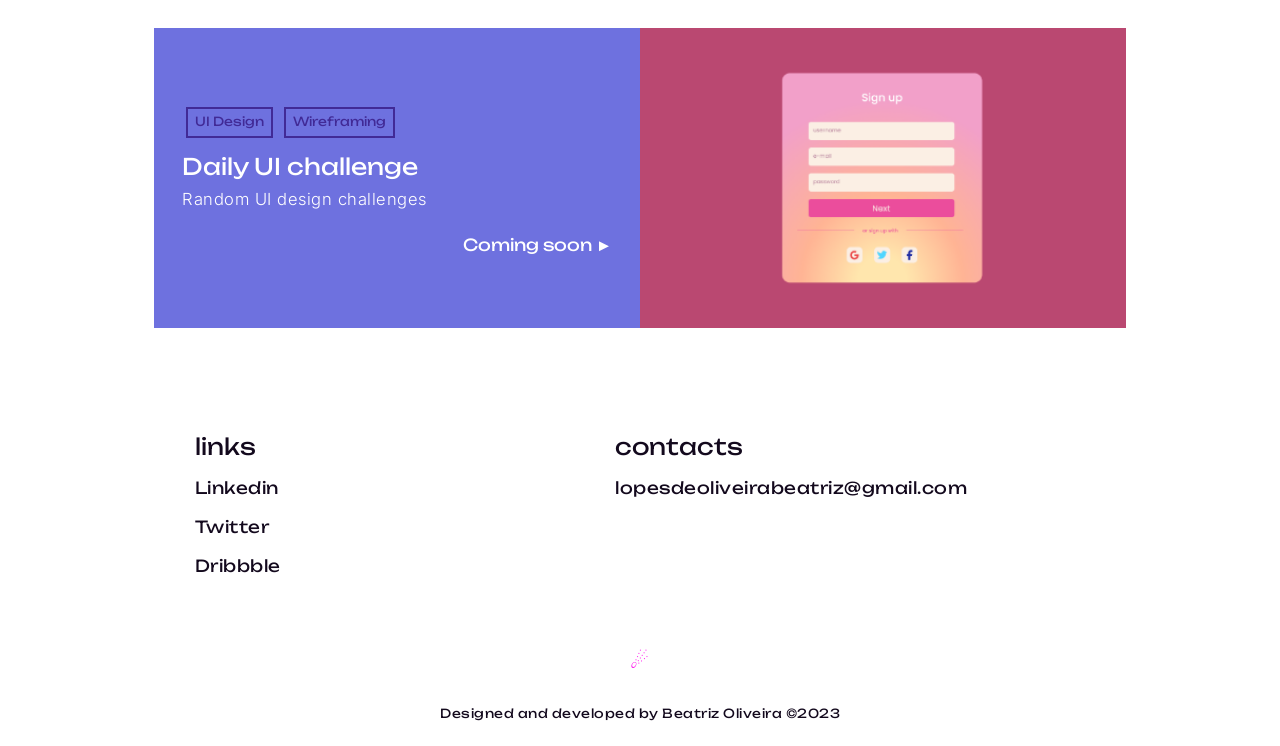
==== commit a7962193: "created web design page" ====
--- a/index.html
+++ b/index.html
@@ -97,6 +97,39 @@
                 <div class="vertical-txt">case studies</div>
 
 
+                <!---------------------- thumbnail 4 -------------------------->
+
+                <div class="thumbnail-row row justify-content-center">
+                    <div class="thumbnail thumbnail-4 col-12 col-sm-10 col-md-5 col-lg-5 col-xl-5">
+                        <div class="thumbnail-text">
+                            <div class="tags">
+                                <div class="tag">
+                                    <div>Web Designer</div>
+                                </div>
+                                <div class="tag">
+                                    <div>Benchmarking</div>
+                                </div>
+                                <div class="tag">
+                                    <div>UI Design</div>
+                                </div>
+                            </div>
+
+                            <h2>Web Design</h2>
+
+                            <p>Assorted web design projects and implementation - Wordpress</p>
+
+                            <a class="thumbnail-link-1" href="./project4.html">
+                                <div class="text">View case study &#9658;</div>
+                            </a>
+                        </div>
+                    </div>
+                    <div class="thumbnail-img col-12 col-sm-10 col-md-5 col-lg-5 col-xl-5" style="padding: unset;">
+                        <img src="./files/img/Thumbnail_TableFinder.png" class="img-cover"
+                            alt="Several mobile app screens aligned diagonally.">
+                    </div>
+                </div><!--end row-->
+
+
                 <!---------------------- thumbnail 1 -------------------------->
 
                 <div class="thumbnail-row row justify-content-center">
@@ -168,6 +201,7 @@
 
 
                 <!----------------------- thumbnail 3 ------------------------->
+
                 <div class="thumbnail-row row justify-content-center">
                     <div class="thumbnail thumbnail-3 col-12 col-sm-10 col-md-5 col-lg-5 col-xl-5">
                         <div class="thumbnail-text">
